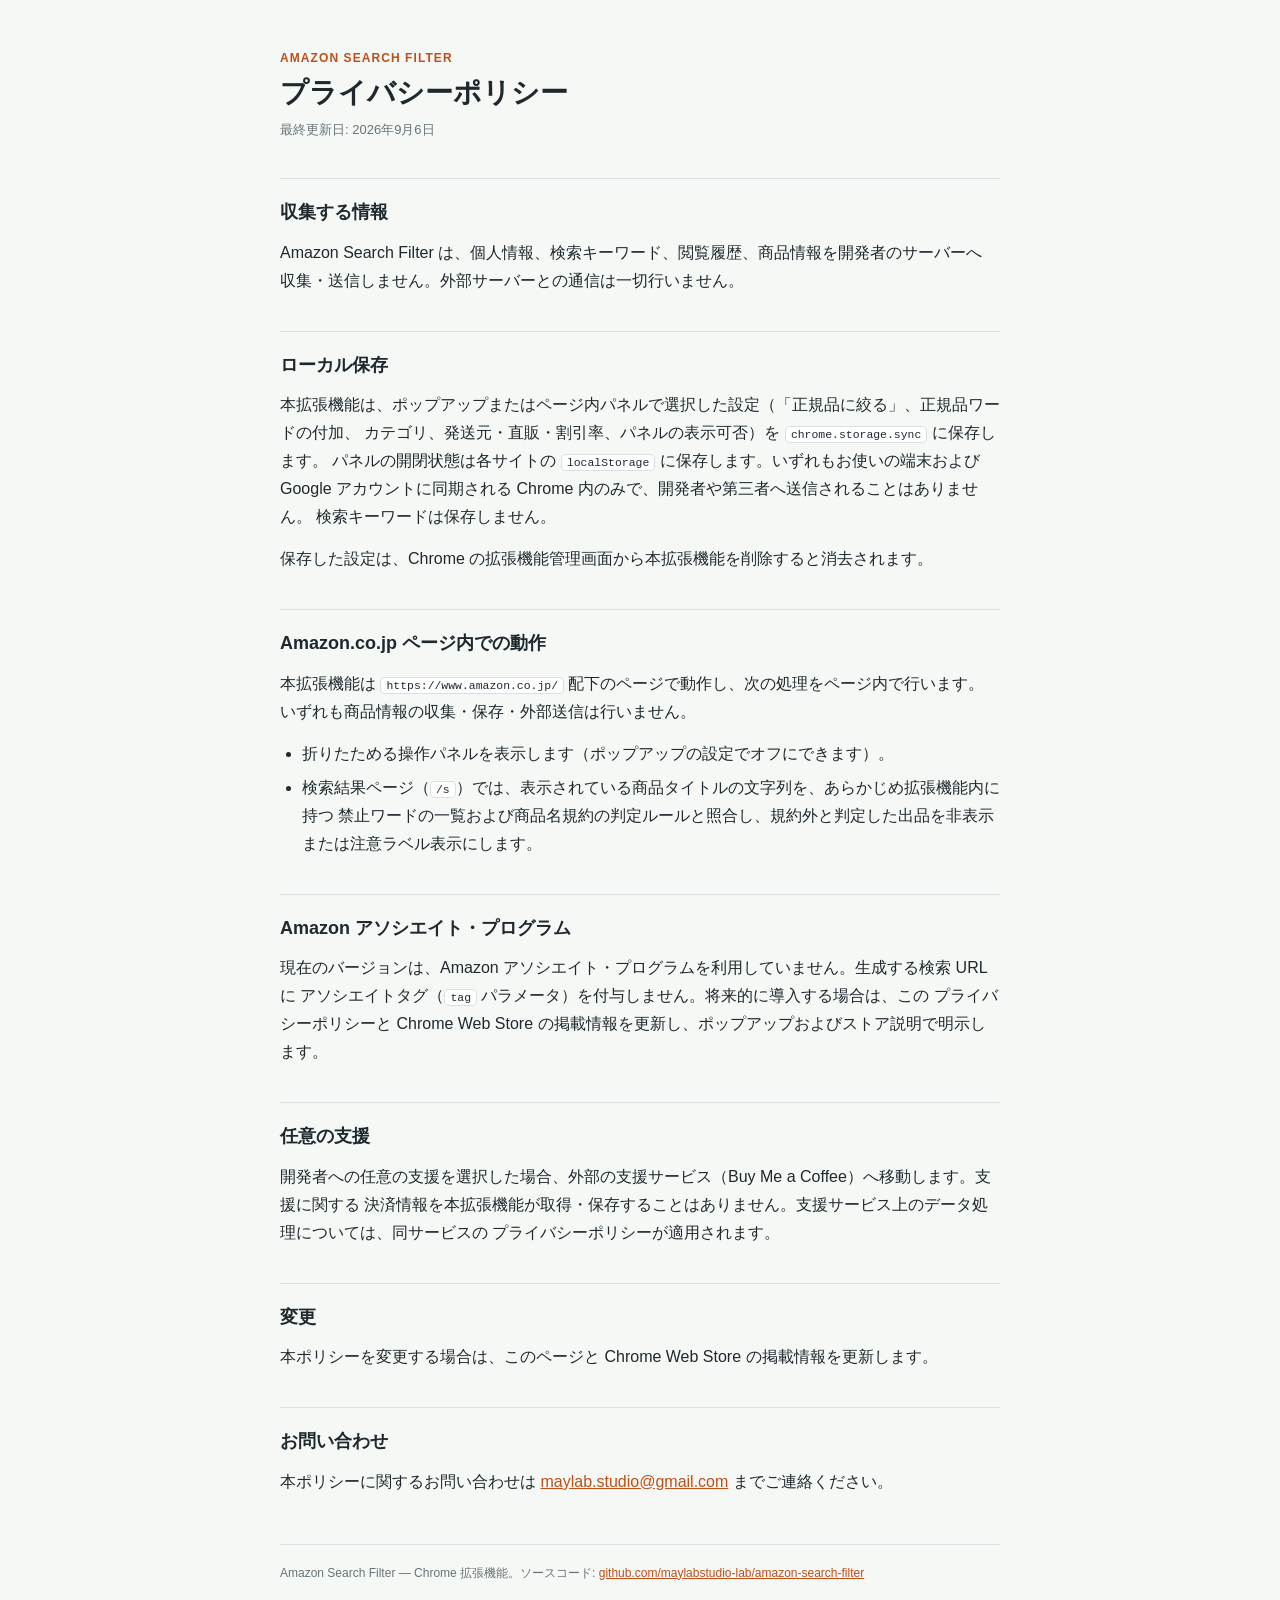
==== docs/index.html @ b1e555a3 "Rename repository references to amazon-search-filter Align the repository name with the extension's " ====
<!doctype html>
<html lang="ja">
  <head>
    <meta charset="UTF-8" />
    <meta name="viewport" content="width=device-width, initial-scale=1.0" />
    <title>プライバシーポリシー — Amazon Search Filter</title>
    <meta
      name="description"
      content="Chrome 拡張機能「Amazon Search Filter」のプライバシーポリシー。収集する情報、ローカル保存、外部送信の有無について説明します。"
    />
    <style>
      :root {
        color-scheme: light dark;
        --ink: #1d292f;
        --muted: #65747a;
        --line: #d7e0e2;
        --paper: #f6f8f5;
        --card: #ffffff;
        --accent: #bd4f1b;
      }
      @media (prefers-color-scheme: dark) {
        :root {
          --ink: #e8edee;
          --muted: #9fb0b5;
          --line: #33424a;
          --paper: #121a1e;
          --card: #1a2429;
          --accent: #e88a4f;
        }
      }
      * { box-sizing: border-box; }
      body {
        margin: 0;
        padding: 0 20px;
        color: var(--ink);
        background: var(--paper);
        font-family: -apple-system, BlinkMacSystemFont, "Hiragino Kaku Gothic ProN",
          "Yu Gothic", Meiryo, sans-serif;
        line-height: 1.75;
      }
      main {
        max-width: 720px;
        margin: 0 auto;
        padding: 48px 0 80px;
      }
      .eyebrow {
        margin: 0 0 6px;
        color: var(--accent);
        font-size: 12px;
        font-weight: 700;
        letter-spacing: 0.09em;
        text-transform: uppercase;
      }
      h1 {
        margin: 0 0 8px;
        font-size: 28px;
        line-height: 1.3;
      }
      .updated {
        margin: 0 0 32px;
        color: var(--muted);
        font-size: 13px;
      }
      h2 {
        margin: 36px 0 10px;
        padding-top: 18px;
        border-top: 1px solid var(--line);
        font-size: 18px;
      }
      p { margin: 0 0 14px; }
      ul { margin: 0 0 14px; padding-left: 22px; }
      li { margin-bottom: 6px; }
      code {
        padding: 1px 5px;
        border-radius: 4px;
        background: var(--card);
        border: 1px solid var(--line);
        font-size: 0.88em;
      }
      a { color: var(--accent); }
      footer {
        margin-top: 48px;
        padding-top: 18px;
        border-top: 1px solid var(--line);
        color: var(--muted);
        font-size: 12px;
      }
    </style>
  </head>
  <body>
    <main>
      <p class="eyebrow">Amazon Search Filter</p>
      <h1>プライバシーポリシー</h1>
      <p class="updated">最終更新日: 2026年9月6日</p>

      <h2>収集する情報</h2>
      <p>
        Amazon Search Filter は、個人情報、検索キーワード、閲覧履歴、商品情報を開発者のサーバーへ
        収集・送信しません。外部サーバーとの通信は一切行いません。
      </p>

      <h2>ローカル保存</h2>
      <p>
        本拡張機能は、ポップアップまたはページ内パネルで選択した設定（「正規品に絞る」、正規品ワードの付加、
        カテゴリ、発送元・直販・割引率、パネルの表示可否）を <code>chrome.storage.sync</code> に保存します。
        パネルの開閉状態は各サイトの <code>localStorage</code> に保存します。いずれもお使いの端末および
        Google アカウントに同期される Chrome 内のみで、開発者や第三者へ送信されることはありません。
        検索キーワードは保存しません。
      </p>
      <p>
        保存した設定は、Chrome の拡張機能管理画面から本拡張機能を削除すると消去されます。
      </p>

      <h2>Amazon.co.jp ページ内での動作</h2>
      <p>
        本拡張機能は <code>https://www.amazon.co.jp/</code> 配下のページで動作し、次の処理をページ内で行います。
        いずれも商品情報の収集・保存・外部送信は行いません。
      </p>
      <ul>
        <li>折りたためる操作パネルを表示します（ポップアップの設定でオフにできます）。</li>
        <li>
          検索結果ページ（<code>/s</code>）では、表示されている商品タイトルの文字列を、あらかじめ拡張機能内に持つ
          禁止ワードの一覧および商品名規約の判定ルールと照合し、規約外と判定した出品を非表示または注意ラベル表示にします。
        </li>
      </ul>

      <h2>Amazon アソシエイト・プログラム</h2>
      <p>
        現在のバージョンは、Amazon アソシエイト・プログラムを利用していません。生成する検索 URL に
        アソシエイトタグ（<code>tag</code> パラメータ）を付与しません。将来的に導入する場合は、この
        プライバシーポリシーと Chrome Web Store の掲載情報を更新し、ポップアップおよびストア説明で明示します。
      </p>

      <h2>任意の支援</h2>
      <p>
        開発者への任意の支援を選択した場合、外部の支援サービス（Buy Me a Coffee）へ移動します。支援に関する
        決済情報を本拡張機能が取得・保存することはありません。支援サービス上のデータ処理については、同サービスの
        プライバシーポリシーが適用されます。
      </p>

      <h2>変更</h2>
      <p>
        本ポリシーを変更する場合は、このページと Chrome Web Store の掲載情報を更新します。
      </p>

      <h2>お問い合わせ</h2>
      <p>
        本ポリシーに関するお問い合わせは
        <a href="mailto:maylab.studio@gmail.com">maylab.studio@gmail.com</a> までご連絡ください。
      </p>

      <footer>
        Amazon Search Filter — Chrome 拡張機能。ソースコード:
        <a href="https://github.com/maylabstudio-lab/amazon-search-filter"
          >github.com/maylabstudio-lab/amazon-search-filter</a
        >
      </footer>
    </main>
  </body>
</html>
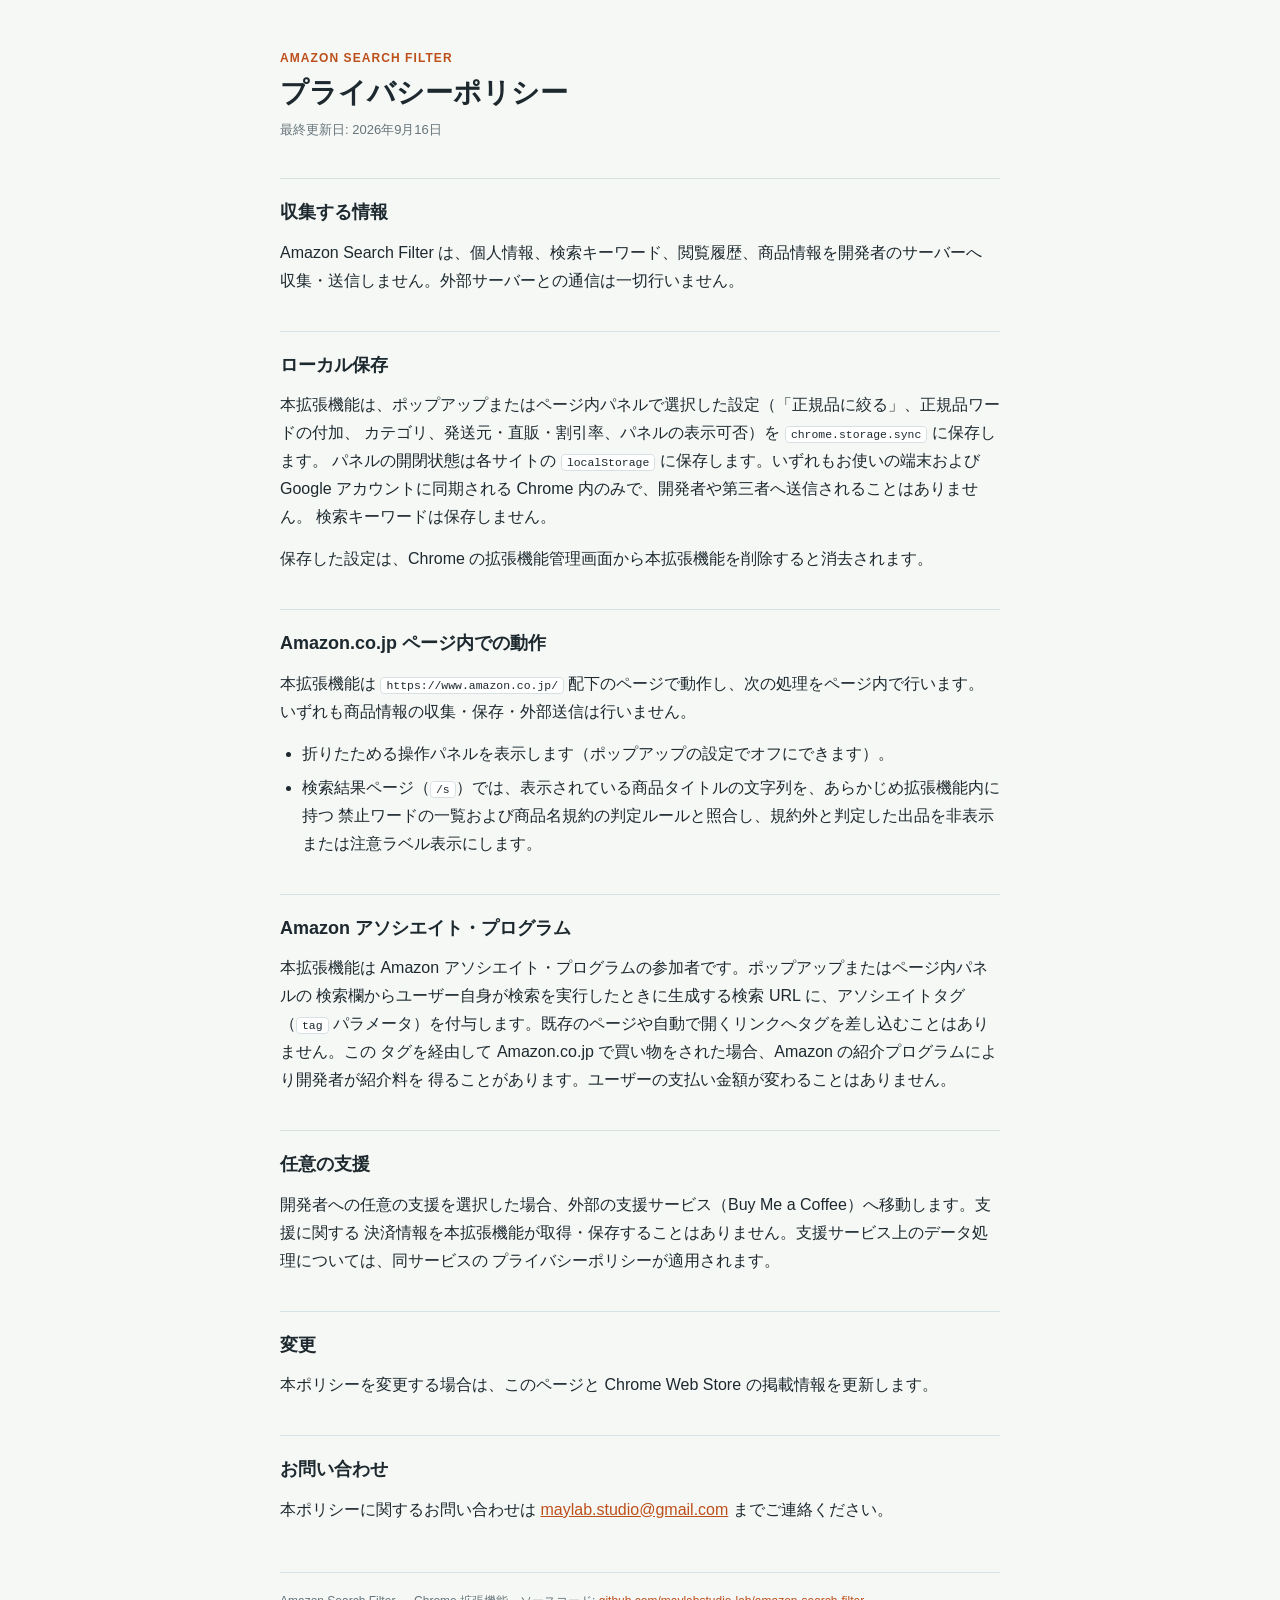
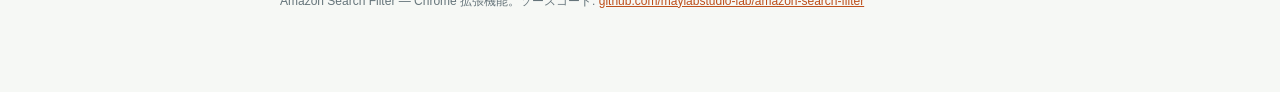
==== commit ec126bc7: "Enable Amazon Associates tracking tag (maylab-22) Set ASSOCIATE_TAG so user-initiated searches from " ====
--- a/docs/index.html
+++ b/docs/index.html
@@ -91,7 +91,7 @@
     <main>
       <p class="eyebrow">Amazon Search Filter</p>
       <h1>プライバシーポリシー</h1>
-      <p class="updated">最終更新日: 2026年9月6日</p>
+      <p class="updated">最終更新日: 2026年9月16日</p>
 
       <h2>収集する情報</h2>
       <p>
@@ -126,9 +126,11 @@
 
       <h2>Amazon アソシエイト・プログラム</h2>
       <p>
-        現在のバージョンは、Amazon アソシエイト・プログラムを利用していません。生成する検索 URL に
-        アソシエイトタグ（<code>tag</code> パラメータ）を付与しません。将来的に導入する場合は、この
-        プライバシーポリシーと Chrome Web Store の掲載情報を更新し、ポップアップおよびストア説明で明示します。
+        本拡張機能は Amazon アソシエイト・プログラムの参加者です。ポップアップまたはページ内パネルの
+        検索欄からユーザー自身が検索を実行したときに生成する検索 URL に、アソシエイトタグ（<code>tag</code>
+        パラメータ）を付与します。既存のページや自動で開くリンクへタグを差し込むことはありません。この
+        タグを経由して Amazon.co.jp で買い物をされた場合、Amazon の紹介プログラムにより開発者が紹介料を
+        得ることがあります。ユーザーの支払い金額が変わることはありません。
       </p>
 
       <h2>任意の支援</h2>
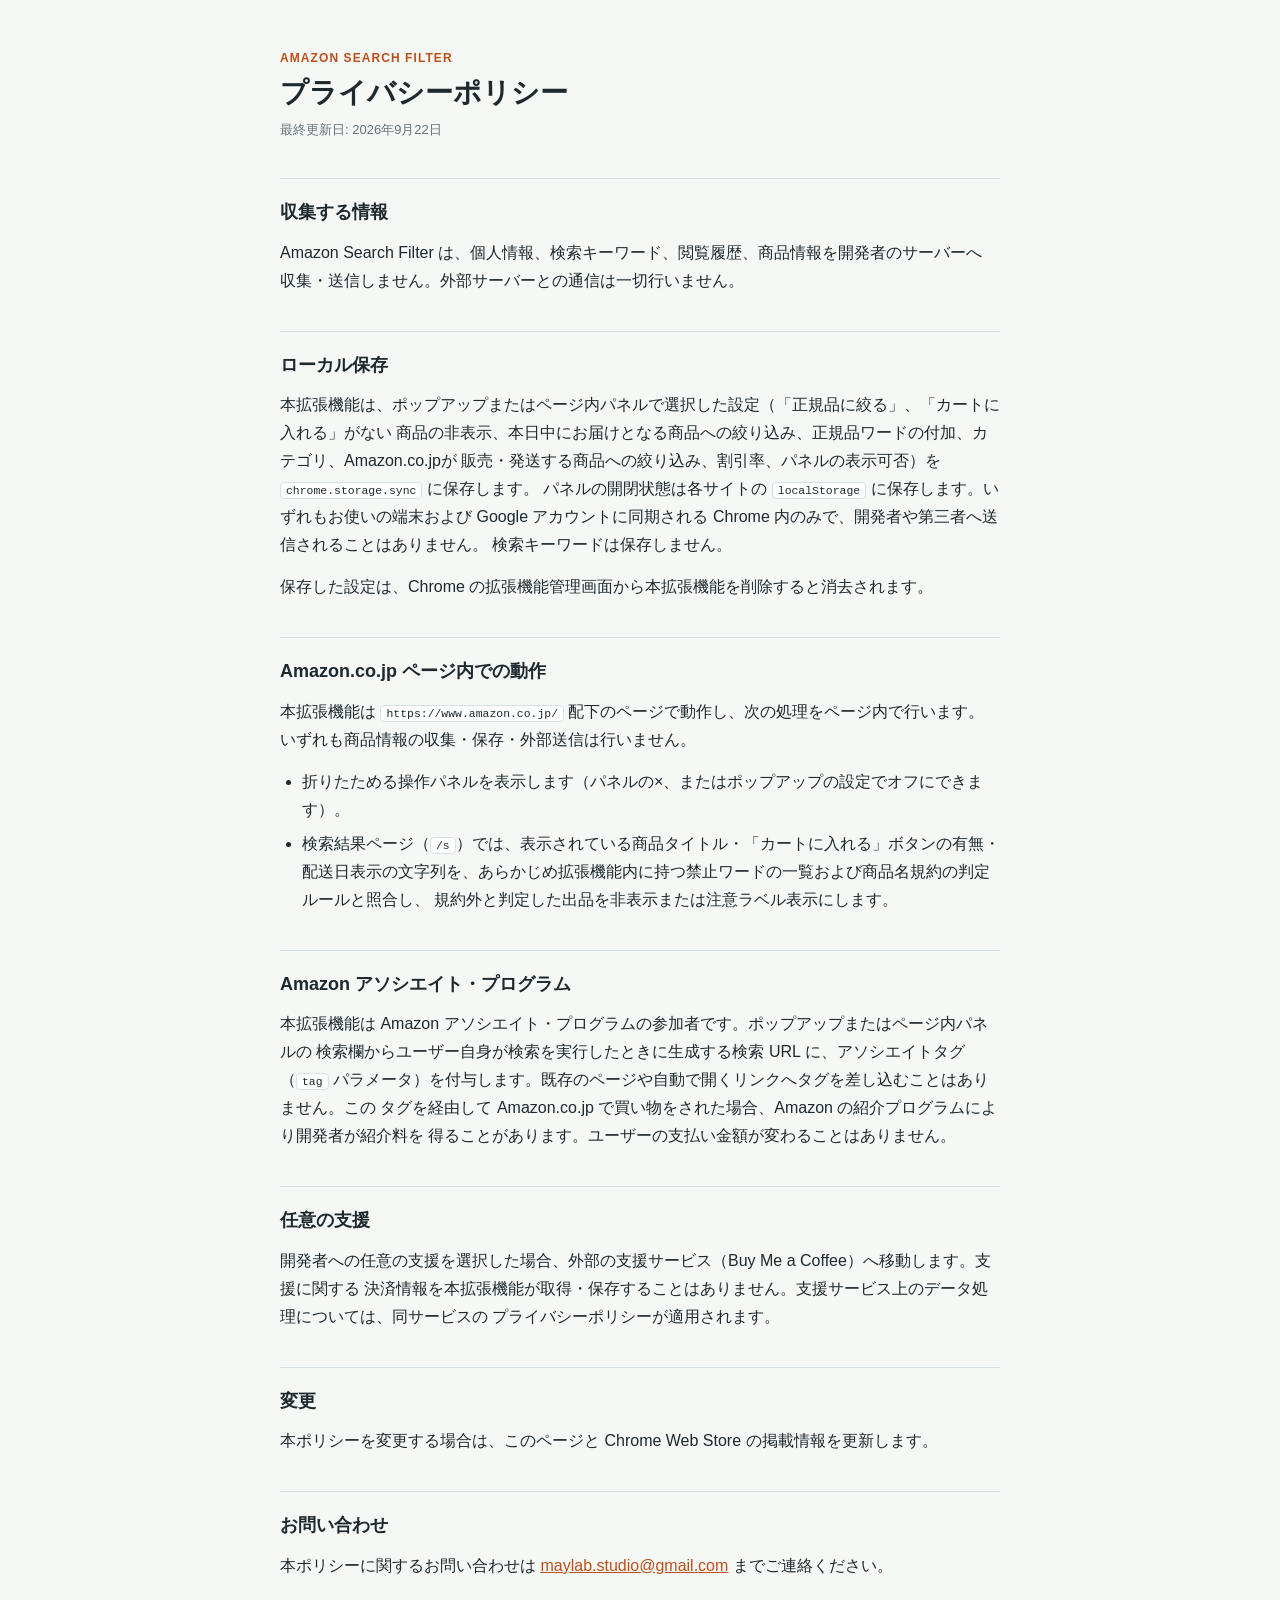
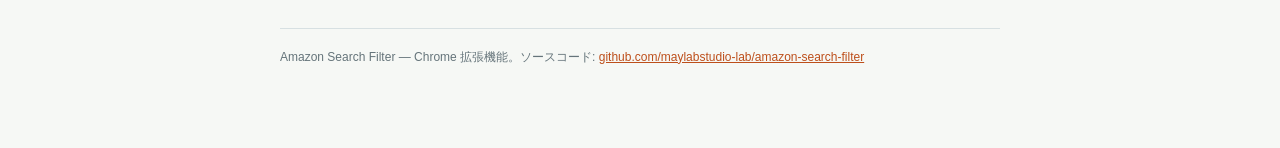
==== commit 5a803bdd: "v1.6.0: fix Amazon-fulfilled filter, close panel via ×, add today-delivery filter - Fix "Amazonが発送する" ====
--- a/docs/index.html
+++ b/docs/index.html
@@ -91,7 +91,7 @@
     <main>
       <p class="eyebrow">Amazon Search Filter</p>
       <h1>プライバシーポリシー</h1>
-      <p class="updated">最終更新日: 2026年9月16日</p>
+      <p class="updated">最終更新日: 2026年9月22日</p>
 
       <h2>収集する情報</h2>
       <p>
@@ -101,8 +101,10 @@
 
       <h2>ローカル保存</h2>
       <p>
-        本拡張機能は、ポップアップまたはページ内パネルで選択した設定（「正規品に絞る」、正規品ワードの付加、
-        カテゴリ、発送元・直販・割引率、パネルの表示可否）を <code>chrome.storage.sync</code> に保存します。
+        本拡張機能は、ポップアップまたはページ内パネルで選択した設定（「正規品に絞る」、「カートに入れる」がない
+        商品の非表示、本日中にお届けとなる商品への絞り込み、正規品ワードの付加、カテゴリ、Amazon.co.jpが
+        販売・発送する商品への絞り込み、割引率、パネルの表示可否）を
+        <code>chrome.storage.sync</code> に保存します。
         パネルの開閉状態は各サイトの <code>localStorage</code> に保存します。いずれもお使いの端末および
         Google アカウントに同期される Chrome 内のみで、開発者や第三者へ送信されることはありません。
         検索キーワードは保存しません。
@@ -117,10 +119,11 @@
         いずれも商品情報の収集・保存・外部送信は行いません。
       </p>
       <ul>
-        <li>折りたためる操作パネルを表示します（ポップアップの設定でオフにできます）。</li>
+        <li>折りたためる操作パネルを表示します（パネルの×、またはポップアップの設定でオフにできます）。</li>
         <li>
-          検索結果ページ（<code>/s</code>）では、表示されている商品タイトルの文字列を、あらかじめ拡張機能内に持つ
-          禁止ワードの一覧および商品名規約の判定ルールと照合し、規約外と判定した出品を非表示または注意ラベル表示にします。
+          検索結果ページ（<code>/s</code>）では、表示されている商品タイトル・「カートに入れる」ボタンの有無・
+          配送日表示の文字列を、あらかじめ拡張機能内に持つ禁止ワードの一覧および商品名規約の判定ルールと照合し、
+          規約外と判定した出品を非表示または注意ラベル表示にします。
         </li>
       </ul>
 
